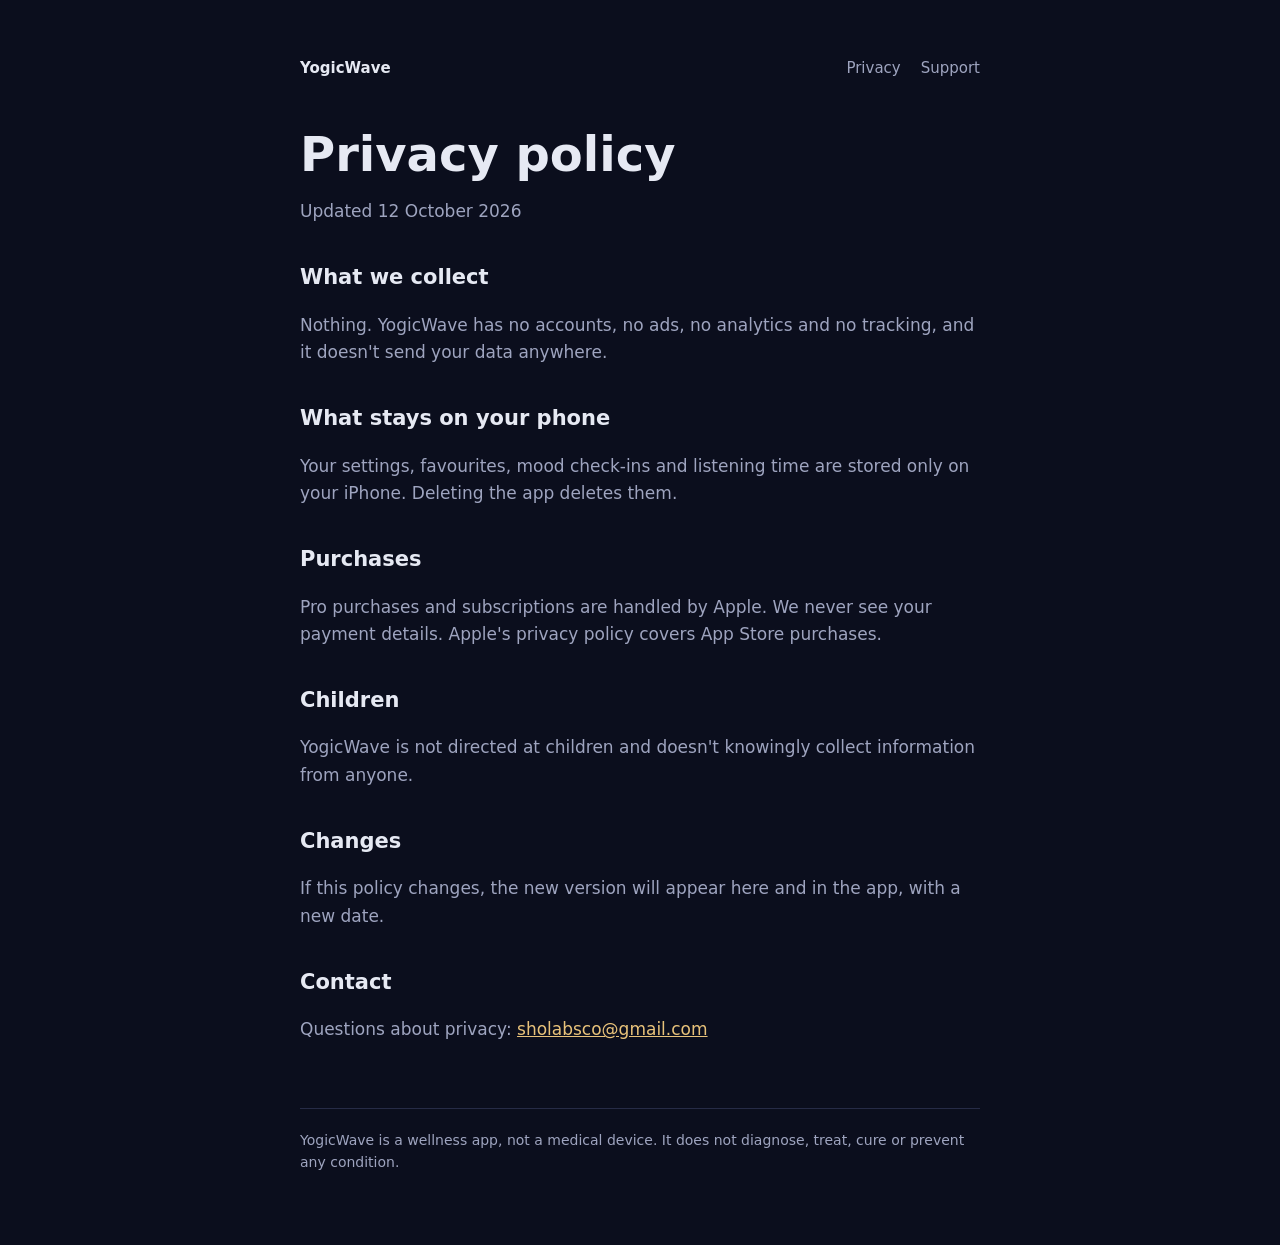
==== privacy.html @ 504412d2 "YogicWave website: home, privacy policy, support Co-Authored-By: Claude Opus 5.5 <noreply@anthropic." ====
<!doctype html>
<html lang="en">
<head><meta charset="utf-8"><meta name="viewport" content="width=device-width, initial-scale=1">
<title>YogicWave Privacy Policy</title><link rel="stylesheet" href="style.css"></head>
<body><main><nav><a href="index.html">YogicWave</a><a href="privacy.html">Privacy</a><a href="support.html">Support</a></nav>
<h1>Privacy policy</h1>
<p>Updated 12 October 2026</p>
<h2>What we collect</h2><p>Nothing. YogicWave has no accounts, no ads, no analytics and no tracking, and it doesn't send your data anywhere.</p>
<h2>What stays on your phone</h2><p>Your settings, favourites, mood check-ins and listening time are stored only on your iPhone. Deleting the app deletes them.</p>
<h2>Purchases</h2><p>Pro purchases and subscriptions are handled by Apple. We never see your payment details. Apple's privacy policy covers App Store purchases.</p>
<h2>Children</h2><p>YogicWave is not directed at children and doesn't knowingly collect information from anyone.</p>
<h2>Changes</h2><p>If this policy changes, the new version will appear here and in the app, with a new date.</p>
<h2>Contact</h2><p>Questions about privacy: <a href="mailto:sholabsco@gmail.com">sholabsco@gmail.com</a></p>
<footer>YogicWave is a wellness app, not a medical device. It does not diagnose, treat, cure or prevent any condition.</footer></main></body></html>
---- style.css ----
:root { --bg: #0b0e1d; --panel: #151a30; --text: #e6e9f3; --muted: #9ea4bf; --gold: #e8c27a; --line: #262b46; }
* { box-sizing: border-box; }
body { margin: 0; background: var(--bg); color: var(--text); font: 17px/1.6 ui-rounded, "SF Pro Rounded", system-ui, -apple-system, "Segoe UI", sans-serif; padding-inline: 20px; }
main { max-width: 680px; margin: 0 auto; padding-block: 56px 72px; }
nav { display: flex; gap: 20px; flex-wrap: wrap; font-size: 15px; margin-bottom: 48px; }
nav a { color: var(--muted); text-decoration: none; }
nav a:first-child { color: var(--text); font-weight: 700; margin-right: auto; }
a { color: var(--gold); }
h1 { font-size: clamp(34px, 7vw, 48px); line-height: 1.1; margin: 0 0 16px; text-wrap: balance; }
h2 { font-size: 21px; margin: 36px 0 8px; }
p, li { color: var(--muted); }
.lead { font-size: 20px; color: var(--text); }
.grid { display: grid; grid-template-columns: repeat(auto-fit, minmax(190px, 1fr)); gap: 12px; margin-top: 28px; }
.card { background: var(--panel); border: 1px solid var(--line); border-radius: 16px; padding: 16px 18px; }
.card b { color: var(--text); display: block; margin-bottom: 4px; }
.cta { display: inline-block; margin-top: 28px; padding: 14px 22px; border-radius: 14px; background: var(--gold); color: #0b0e1d; font-weight: 700; text-decoration: none; }
footer { margin-top: 64px; font-size: 14px; color: var(--muted); border-top: 1px solid var(--line); padding-top: 20px; }
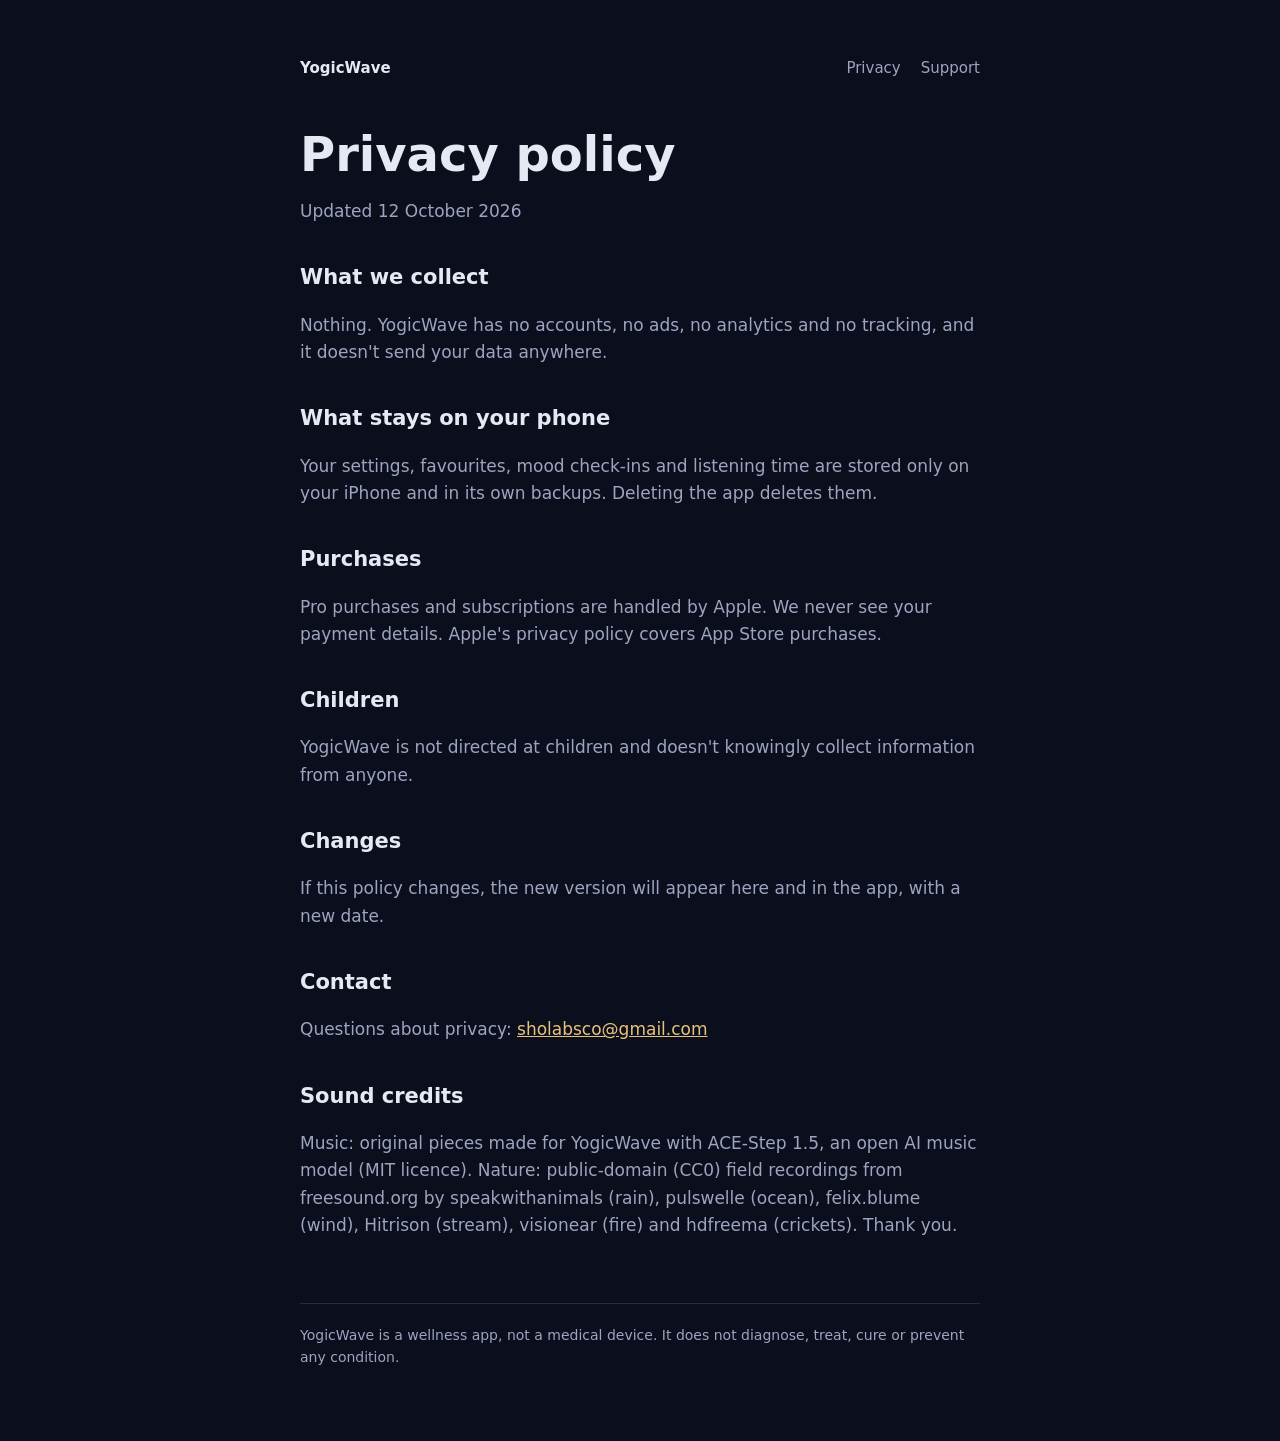
==== commit 72a50305: "Privacy policy: note device backups, add sound credits Co-Authored-By: Claude Opus 5.5 <noreply@anth" ====
--- a/privacy.html
+++ b/privacy.html
@@ -6,9 +6,10 @@
 <h1>Privacy policy</h1>
 <p>Updated 12 October 2026</p>
 <h2>What we collect</h2><p>Nothing. YogicWave has no accounts, no ads, no analytics and no tracking, and it doesn't send your data anywhere.</p>
-<h2>What stays on your phone</h2><p>Your settings, favourites, mood check-ins and listening time are stored only on your iPhone. Deleting the app deletes them.</p>
+<h2>What stays on your phone</h2><p>Your settings, favourites, mood check-ins and listening time are stored only on your iPhone and in its own backups. Deleting the app deletes them.</p>
 <h2>Purchases</h2><p>Pro purchases and subscriptions are handled by Apple. We never see your payment details. Apple's privacy policy covers App Store purchases.</p>
 <h2>Children</h2><p>YogicWave is not directed at children and doesn't knowingly collect information from anyone.</p>
 <h2>Changes</h2><p>If this policy changes, the new version will appear here and in the app, with a new date.</p>
 <h2>Contact</h2><p>Questions about privacy: <a href="mailto:sholabsco@gmail.com">sholabsco@gmail.com</a></p>
+<h2>Sound credits</h2><p>Music: original pieces made for YogicWave with ACE-Step 1.5, an open AI music model (MIT licence). Nature: public-domain (CC0) field recordings from freesound.org by speakwithanimals (rain), pulswelle (ocean), felix.blume (wind), Hitrison (stream), visionear (fire) and hdfreema (crickets). Thank you.</p>
 <footer>YogicWave is a wellness app, not a medical device. It does not diagnose, treat, cure or prevent any condition.</footer></main></body></html>
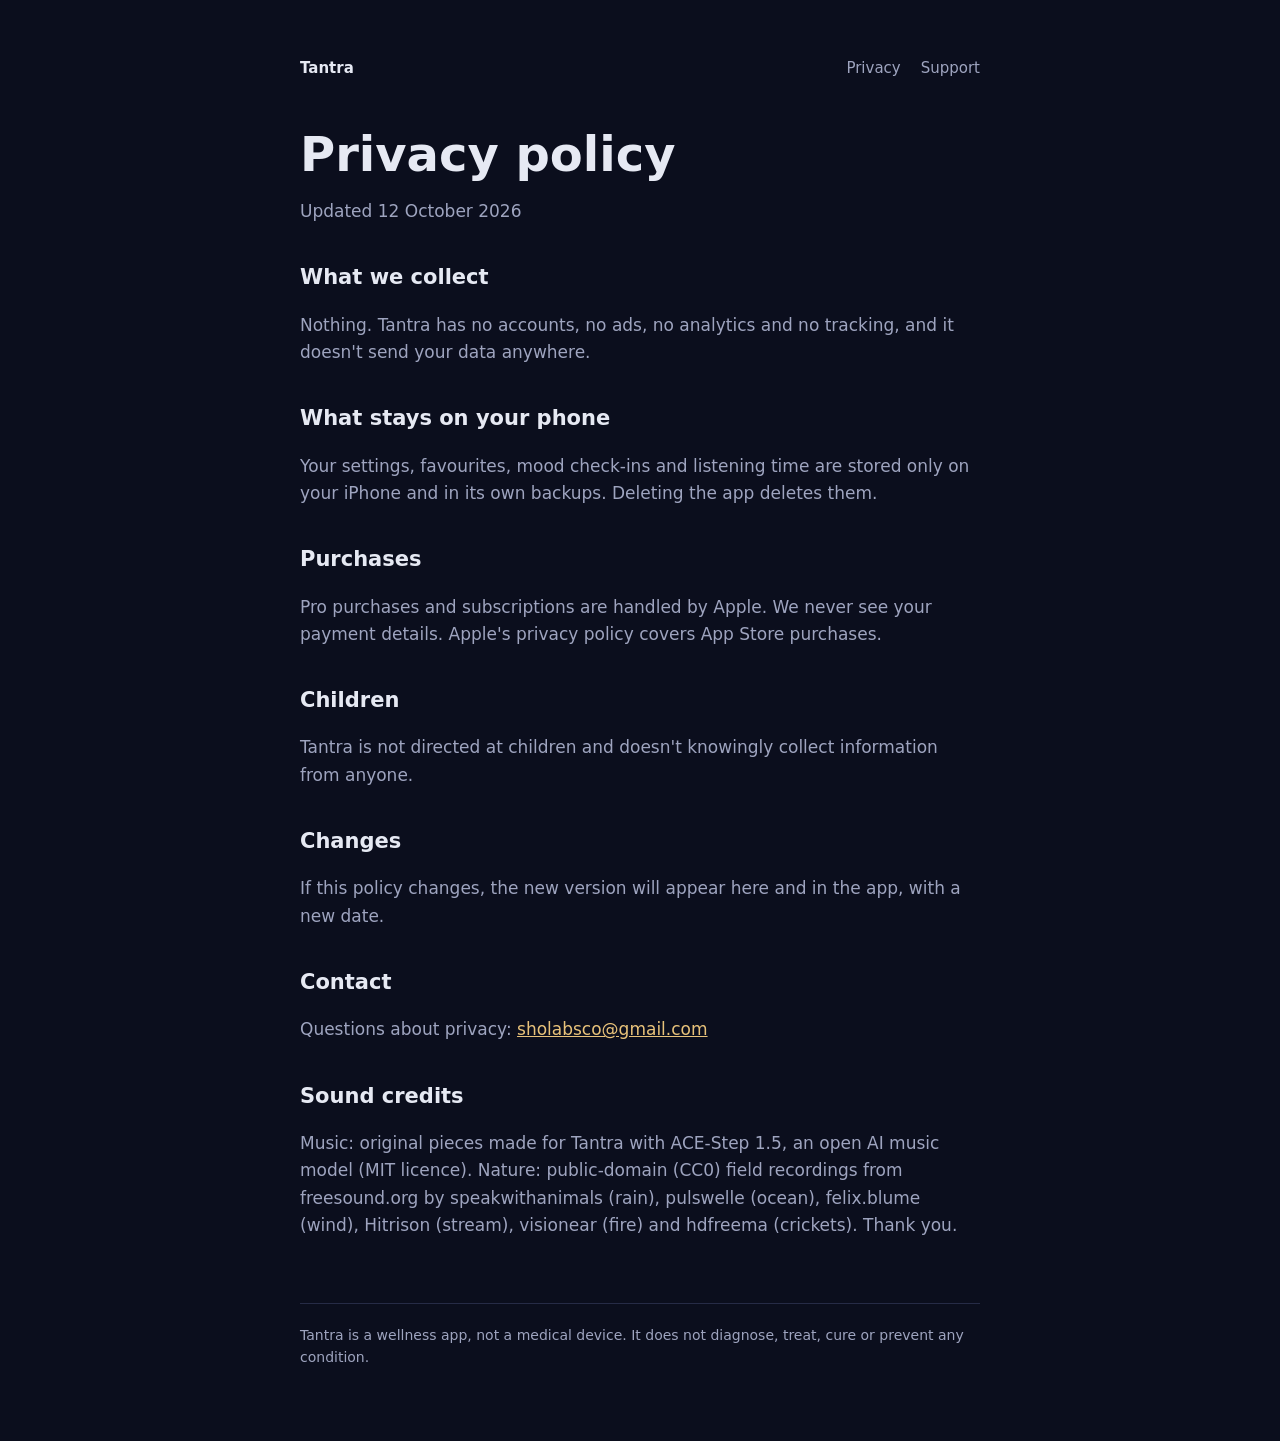
==== commit bdcd2011: "Rename the app to Tantra Co-Authored-By: Claude Opus 5.5 <noreply@anthropic.com>" ====
--- a/privacy.html
+++ b/privacy.html
@@ -1,15 +1,15 @@
 <!doctype html>
 <html lang="en">
 <head><meta charset="utf-8"><meta name="viewport" content="width=device-width, initial-scale=1">
-<title>YogicWave Privacy Policy</title><link rel="stylesheet" href="style.css"></head>
-<body><main><nav><a href="index.html">YogicWave</a><a href="privacy.html">Privacy</a><a href="support.html">Support</a></nav>
+<title>Tantra Privacy Policy</title><link rel="stylesheet" href="style.css"></head>
+<body><main><nav><a href="index.html">Tantra</a><a href="privacy.html">Privacy</a><a href="support.html">Support</a></nav>
 <h1>Privacy policy</h1>
 <p>Updated 12 October 2026</p>
-<h2>What we collect</h2><p>Nothing. YogicWave has no accounts, no ads, no analytics and no tracking, and it doesn't send your data anywhere.</p>
+<h2>What we collect</h2><p>Nothing. Tantra has no accounts, no ads, no analytics and no tracking, and it doesn't send your data anywhere.</p>
 <h2>What stays on your phone</h2><p>Your settings, favourites, mood check-ins and listening time are stored only on your iPhone and in its own backups. Deleting the app deletes them.</p>
 <h2>Purchases</h2><p>Pro purchases and subscriptions are handled by Apple. We never see your payment details. Apple's privacy policy covers App Store purchases.</p>
-<h2>Children</h2><p>YogicWave is not directed at children and doesn't knowingly collect information from anyone.</p>
+<h2>Children</h2><p>Tantra is not directed at children and doesn't knowingly collect information from anyone.</p>
 <h2>Changes</h2><p>If this policy changes, the new version will appear here and in the app, with a new date.</p>
 <h2>Contact</h2><p>Questions about privacy: <a href="mailto:sholabsco@gmail.com">sholabsco@gmail.com</a></p>
-<h2>Sound credits</h2><p>Music: original pieces made for YogicWave with ACE-Step 1.5, an open AI music model (MIT licence). Nature: public-domain (CC0) field recordings from freesound.org by speakwithanimals (rain), pulswelle (ocean), felix.blume (wind), Hitrison (stream), visionear (fire) and hdfreema (crickets). Thank you.</p>
-<footer>YogicWave is a wellness app, not a medical device. It does not diagnose, treat, cure or prevent any condition.</footer></main></body></html>
+<h2>Sound credits</h2><p>Music: original pieces made for Tantra with ACE-Step 1.5, an open AI music model (MIT licence). Nature: public-domain (CC0) field recordings from freesound.org by speakwithanimals (rain), pulswelle (ocean), felix.blume (wind), Hitrison (stream), visionear (fire) and hdfreema (crickets). Thank you.</p>
+<footer>Tantra is a wellness app, not a medical device. It does not diagnose, treat, cure or prevent any condition.</footer></main></body></html>
